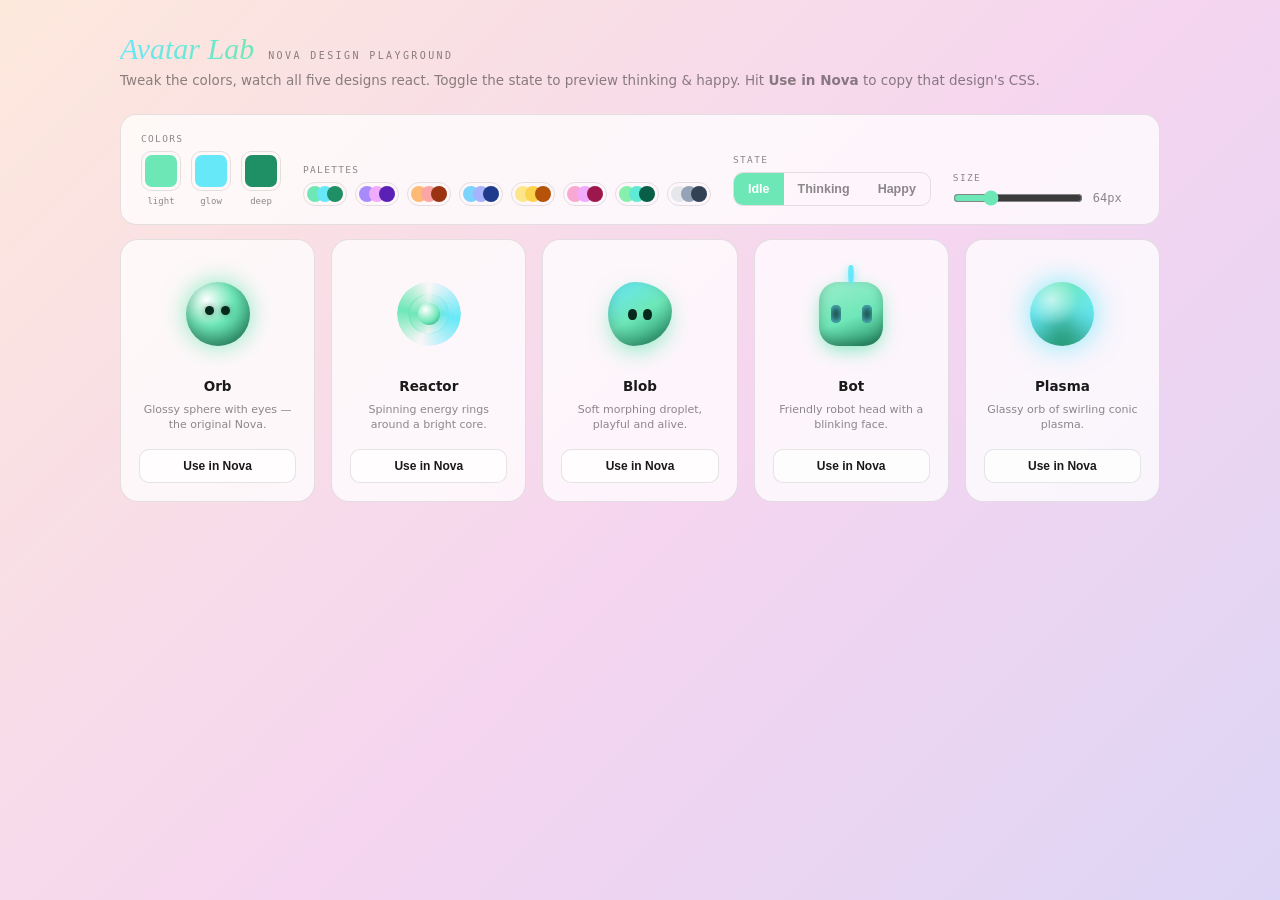
==== avatar-lab.html @ 844bdc9e "Extend warm gradient theme to all remaining pages Co-Authored-By: Claude Sonnet 4.6 <noreply@anthrop" ====
<!DOCTYPE html>
<html lang="en">
<head>
<meta charset="UTF-8" />
<meta name="viewport" content="width=device-width, initial-scale=1.0" />
<title>Avatar Lab · Nova</title>
<!-- ============================================================
 * AVATAR LAB — local playground for the Nova avatar.
 * Pick colors, try 5 designs, preview idle / thinking / happy,
 * then "Use in Nova" copies the exact CSS for that design.
 * Pure HTML/CSS/JS, no build step. Serve locally and open.
 * ============================================================ -->
<style>
* { box-sizing: border-box; margin: 0; padding: 0; }
:root {
  --c1: #6EE7B7;   /* primary / light */
  --c2: #67E8F9;   /* secondary / glow */
  --c3: #1f8f66;   /* deep / shadow   */
  --bg: linear-gradient(135deg, #FDE8DC 0%, #F5D5F0 55%, #DDD5F5 100%) fixed; --fg: #1A1A1A; --muted: rgba(0,0,0,0.45); --line: rgba(0,0,0,0.10);
}
html, body { background: var(--bg); }
body { font-family: ui-sans-serif, system-ui, -apple-system, sans-serif; color: var(--fg); min-height: 100vh; }

.shell { max-width: 1080px; margin: 0 auto; padding: 32px 20px 80px; }
header { display: flex; align-items: baseline; gap: 14px; margin-bottom: 6px; }
header h1 { font-family: 'Times New Roman', Georgia, serif; font-style: italic; font-weight: 500; font-size: 30px;
  background: linear-gradient(90deg, var(--c2), var(--c1)); -webkit-background-clip: text; background-clip: text; -webkit-text-fill-color: transparent; }
header .role { font-family: ui-monospace, monospace; font-size: 10px; letter-spacing: .24em; text-transform: uppercase; color: var(--muted); }
.sub { color: var(--muted); font-size: 13.5px; margin-bottom: 26px; }

/* ---------- control bar ---------- */
.controls { display: flex; flex-wrap: wrap; gap: 22px; align-items: flex-end;
  background: rgba(255,255,255,0.75); border: 1px solid var(--line); border-radius: 16px; padding: 18px 20px; margin-bottom: 14px; }
.ctl { display: flex; flex-direction: column; gap: 7px; }
.ctl > label { font-family: ui-monospace, monospace; font-size: 9.5px; letter-spacing: .14em; text-transform: uppercase; color: var(--muted); }
.swatches { display: flex; gap: 10px; }
.swatch { display: flex; flex-direction: column; align-items: center; gap: 5px; }
.swatch input[type=color] { width: 40px; height: 40px; padding: 0; border: 1px solid var(--line); border-radius: 10px; background: none; cursor: pointer; }
.swatch input[type=color]::-webkit-color-swatch-wrapper { padding: 3px; }
.swatch input[type=color]::-webkit-color-swatch { border: none; border-radius: 7px; }
.swatch span { font-size: 9px; color: var(--muted); font-family: ui-monospace, monospace; }

.seg { display: inline-flex; border: 1px solid var(--line); border-radius: 10px; overflow: hidden; }
.seg button { border: 0; background: transparent; color: var(--muted); padding: 9px 14px; cursor: pointer; font-size: 12.5px; font-weight: 600; }
.seg button.on { background: var(--c1); color: #FFFFFF; }

.presets { display: flex; flex-wrap: wrap; gap: 8px; }
.preset { border: 1px solid var(--line); border-radius: 999px; padding: 6px; cursor: pointer; background: none; display: flex; gap: 0; align-items: center; }
.preset i { width: 16px; height: 16px; border-radius: 50%; display: block; margin: -3px; border: 2px solid var(--bg); }
.preset:hover { border-color: var(--c1); }

.sizebar { display: flex; align-items: center; gap: 10px; }
.sizebar input[type=range] { accent-color: var(--c1); width: 130px; }

/* ---------- gallery ---------- */
.grid { display: grid; grid-template-columns: repeat(auto-fill, minmax(190px, 1fr)); gap: 16px; }
.card { position: relative; background: rgba(255,255,255,0.75); border: 1px solid var(--line); border-radius: 18px;
  padding: 26px 18px 18px; display: flex; flex-direction: column; align-items: center; gap: 16px; min-height: 230px; transition: border-color .2s, transform .2s; }
.card:hover { border-color: color-mix(in srgb, var(--c1) 50%, transparent); transform: translateY(-2px); }
.stage { height: 96px; display: flex; align-items: center; justify-content: center; }
.card .name { font-size: 13.5px; font-weight: 600; }
.card .desc { font-size: 11px; color: var(--muted); text-align: center; line-height: 1.4; margin-top: -8px; }
.use { margin-top: auto; border: 1px solid var(--line); background: rgba(255,255,255,0.75); color: var(--fg);
  font-size: 12px; font-weight: 600; padding: 9px 0; width: 100%; border-radius: 10px; cursor: pointer; transition: .15s; }
.use:hover { background: var(--c1); color: #FFFFFF; border-color: var(--c1); }
.use.copied { background: var(--c1); color: #FFFFFF; border-color: var(--c1); }

/* ============================================================
   AVATAR DESIGNS — all driven by --c1 / --c2 / --c3.
   Container <div class="av av--N" data-state="idle|think|happy">
   sized by --s (px). States toggled by data-state on the body.
   ============================================================ */
.av { --s: 64px; width: var(--s); height: var(--s); position: relative; flex-shrink: 0; }

/* 1 · ORB — the original Nova orb */
.av--orb { border-radius: 50%;
  background: radial-gradient(circle at 32% 28%, #ffffff, var(--c1) 42%, var(--c3) 100%);
  box-shadow: 0 0 26px -2px var(--c1), inset 0 -7px 16px rgba(0,0,0,.28);
  animation: floatY 4s ease-in-out infinite; }
.av--orb::before, .av--orb::after { content:''; position:absolute; top:38%; width:14%; height:14%; border-radius:50%;
  background:#06281d; box-shadow:0 0 6px rgba(0,0,0,.4); transition:height .15s; }
.av--orb::before { left:30%; } .av--orb::after { right:30%; }
[data-state=think] .av--orb { animation: floatY 1.1s ease-in-out infinite, glowPulse 1.1s ease-in-out infinite; }
[data-state=happy] .av--orb::before, [data-state=happy] .av--orb::after { height:6%; border-radius:0 0 9px 9px; }

/* 2 · REACTOR — spinning conic rings round a core */
.av--reactor { display:grid; place-items:center; animation: floatY 4.5s ease-in-out infinite; }
.av--reactor::before { content:''; position:absolute; inset:0; border-radius:50%;
  background: conic-gradient(from 0deg, transparent, var(--c2), transparent 55%, var(--c1), transparent);
  -webkit-mask: radial-gradient(closest-side, transparent 58%, #000 60%); mask: radial-gradient(closest-side, transparent 58%, #000 60%);
  animation: spin 6s linear infinite; }
.av--reactor::after { content:''; position:absolute; inset:18%; border-radius:50%;
  background: conic-gradient(from 180deg, transparent, var(--c1), transparent 50%, var(--c2), transparent);
  -webkit-mask: radial-gradient(closest-side, transparent 48%, #000 50%); mask: radial-gradient(closest-side, transparent 48%, #000 50%);
  animation: spin 3.4s linear infinite reverse; }
.av--reactor i { width:34%; height:34%; border-radius:50%; z-index:1;
  background: radial-gradient(circle at 35% 30%, #fff, var(--c1) 60%, var(--c3));
  box-shadow: 0 0 18px var(--c1); }
[data-state=think] .av--reactor::before { animation-duration: 1.6s; }
[data-state=think] .av--reactor::after { animation-duration: 1s; }
[data-state=happy] .av--reactor i { animation: pop .5s ease; }

/* 3 · BLOB — morphing gooey droplet with eyes */
.av--blob { background: linear-gradient(150deg, var(--c2), var(--c1) 50%, var(--c3));
  box-shadow: 0 8px 24px -6px var(--c1), inset 0 -6px 14px rgba(0,0,0,.2);
  border-radius: 42% 58% 60% 40% / 50% 45% 55% 50%;
  animation: morph 6s ease-in-out infinite, floatY 5s ease-in-out infinite; }
.av--blob::before, .av--blob::after { content:''; position:absolute; top:42%; width:13%; height:18%; border-radius:50%;
  background:#06281d; transition:height .15s; }
.av--blob::before { left:32%; } .av--blob::after { right:32%; }
[data-state=think] .av--blob { animation: morph 1.8s ease-in-out infinite, floatY 1.4s ease-in-out infinite; }
[data-state=happy] .av--blob::before, [data-state=happy] .av--blob::after { height:7%; top:46%; border-radius:0 0 8px 8px; }

/* 4 · BOT — friendly rounded robot head */
.av--bot { border-radius: 30%;
  background: linear-gradient(160deg, color-mix(in srgb, var(--c1) 70%, #fff), var(--c1) 55%, var(--c3));
  box-shadow: 0 6px 20px -4px var(--c1), inset 0 -5px 12px rgba(0,0,0,.25); animation: floatY 4s ease-in-out infinite; }
.av--bot::before { content:''; position:absolute; left:50%; top:-22%; transform:translateX(-50%);
  width:8%; height:24%; background:var(--c2); border-radius:99px; box-shadow:0 -3px 0 0 var(--c2), 0 0 10px var(--c2); }
.av--bot .face { position:absolute; inset:24% 18%; display:flex; align-items:center; justify-content:space-between; }
.av--bot .face b { width:24%; height:55%; border-radius:99px; background:#06281d; box-shadow:0 0 8px var(--c2) inset; transition:.15s; animation: blink 4.2s infinite; }
[data-state=think] .av--bot .face b { animation: blink 1.1s infinite; }
[data-state=happy] .av--bot .face b { height:24%; border-radius:0 0 99px 99px; }

/* 5 · PLASMA — glassy swirling conic plasma */
.av--plasma { border-radius:50%; overflow:hidden; isolation:isolate;
  box-shadow: 0 0 30px -2px var(--c2), inset 0 0 0 1.5px rgba(255,255,255,.25); animation: floatY 4.5s ease-in-out infinite; }
.av--plasma::before { content:''; position:absolute; inset:-40%;
  background: conic-gradient(from 0deg, var(--c1), var(--c2), var(--c3), var(--c2), var(--c1));
  filter: blur(10px); animation: spin 7s linear infinite; }
.av--plasma::after { content:''; position:absolute; inset:0; border-radius:50%;
  background: radial-gradient(circle at 34% 28%, rgba(255,255,255,.6), transparent 42%); }
[data-state=think] .av--plasma::before { animation-duration: 1.8s; }
[data-state=happy] .av--plasma { animation: floatY 4.5s ease-in-out infinite, pop .5s ease; }

/* ---------- shared keyframes ---------- */
@keyframes floatY { 0%,100%{ transform: translateY(0) } 50%{ transform: translateY(-7px) } }
@keyframes glowPulse { 0%,100%{ box-shadow: 0 0 26px -2px var(--c1) } 50%{ box-shadow: 0 0 40px 3px var(--c1) } }
@keyframes spin { to { transform: rotate(360deg) } }
@keyframes morph {
  0%,100%{ border-radius: 42% 58% 60% 40% / 50% 45% 55% 50% }
  33%{ border-radius: 60% 40% 45% 55% / 55% 55% 45% 45% }
  66%{ border-radius: 45% 55% 55% 45% / 42% 58% 42% 58% } }
@keyframes blink { 0%,92%,100%{ transform: scaleY(1) } 96%{ transform: scaleY(.1) } }
@keyframes pop { 0%{ transform: scale(1) } 40%{ transform: scale(1.18) } 100%{ transform: scale(1) } }

.toast { position: fixed; left: 50%; bottom: 26px; transform: translateX(-50%) translateY(20px);
  background: var(--c1); color: #FFFFFF; font-weight: 700; font-size: 13px; padding: 11px 20px; border-radius: 999px;
  opacity: 0; pointer-events: none; transition: .25s; box-shadow: 0 10px 30px -6px var(--c1); }
.toast.show { opacity: 1; transform: translateX(-50%) translateY(0); }

@media (max-width: 560px){ .controls { gap: 16px; } }
</style>
</head>
<body data-state="idle">
  <div class="shell">
    <header>
      <h1>Avatar Lab</h1><span class="role">Nova design playground</span>
    </header>
    <p class="sub">Tweak the colors, watch all five designs react. Toggle the state to preview thinking & happy. Hit <b>Use in Nova</b> to copy that design's CSS.</p>

    <div class="controls">
      <div class="ctl">
        <label>Colors</label>
        <div class="swatches">
          <div class="swatch"><input id="c1" type="color" value="#6EE7B7"><span>light</span></div>
          <div class="swatch"><input id="c2" type="color" value="#67E8F9"><span>glow</span></div>
          <div class="swatch"><input id="c3" type="color" value="#1f8f66"><span>deep</span></div>
        </div>
      </div>

      <div class="ctl">
        <label>Palettes</label>
        <div class="presets" id="presets"></div>
      </div>

      <div class="ctl">
        <label>State</label>
        <div class="seg" id="stateSeg">
          <button data-state="idle" class="on">Idle</button>
          <button data-state="think">Thinking</button>
          <button data-state="happy">Happy</button>
        </div>
      </div>

      <div class="ctl">
        <label>Size</label>
        <div class="sizebar"><input id="size" type="range" min="44" max="120" value="64"><span id="sizeVal" style="font-size:12px;color:var(--muted);font-family:ui-monospace,monospace">64px</span></div>
      </div>
    </div>

    <div class="grid" id="grid"></div>
  </div>

  <div class="toast" id="toast">Copied!</div>

<script>
(function(){
  const root = document.documentElement;
  const body = document.body;

  const DESIGNS = [
    { id:'orb',     name:'Orb',     desc:'Glossy sphere with eyes — the original Nova.', html:'' },
    { id:'reactor', name:'Reactor', desc:'Spinning energy rings around a bright core.',   html:'<i></i>' },
    { id:'blob',    name:'Blob',    desc:'Soft morphing droplet, playful and alive.',     html:'' },
    { id:'bot',     name:'Bot',     desc:'Friendly robot head with a blinking face.',     html:'<div class="face"><b></b><b></b></div>' },
    { id:'plasma',  name:'Plasma',  desc:'Glassy orb of swirling conic plasma.',          html:'' },
  ];

  const PALETTES = [
    { c1:'#6EE7B7', c2:'#67E8F9', c3:'#1f8f66' }, // mint (default)
    { c1:'#A78BFA', c2:'#F0ABFC', c3:'#5B21B6' }, // violet
    { c1:'#FDBA74', c2:'#FCA5A5', c3:'#9A3412' }, // sunset
    { c1:'#7DD3FC', c2:'#A5B4FC', c3:'#1E3A8A' }, // ocean
    { c1:'#FDE68A', c2:'#FCD34D', c3:'#B45309' }, // gold
    { c1:'#F9A8D4', c2:'#F0ABFC', c3:'#9D174D' }, // bubblegum
    { c1:'#86EFAC', c2:'#5EEAD4', c3:'#065F46' }, // emerald
    { c1:'#E5E7EB', c2:'#94A3B8', c3:'#334155' }, // graphite
  ];

  // build gallery
  const grid = document.getElementById('grid');
  DESIGNS.forEach(d => {
    const card = document.createElement('div');
    card.className = 'card';
    card.innerHTML =
      '<div class="stage"><div class="av av--'+d.id+'">'+d.html+'</div></div>' +
      '<div class="name">'+d.name+'</div>' +
      '<div class="desc">'+d.desc+'</div>' +
      '<button class="use" data-id="'+d.id+'">Use in Nova</button>';
    grid.appendChild(card);
  });

  // build palette chips
  const presets = document.getElementById('presets');
  PALETTES.forEach(p => {
    const b = document.createElement('button');
    b.className = 'preset'; b.title = 'Apply palette';
    b.innerHTML = '<i style="background:'+p.c1+'"></i><i style="background:'+p.c2+'"></i><i style="background:'+p.c3+'"></i>';
    b.addEventListener('click', () => applyPalette(p));
    presets.appendChild(b);
  });

  // colors
  const c1 = document.getElementById('c1'), c2 = document.getElementById('c2'), c3 = document.getElementById('c3');
  function syncColors(){ root.style.setProperty('--c1', c1.value); root.style.setProperty('--c2', c2.value); root.style.setProperty('--c3', c3.value); }
  [c1,c2,c3].forEach(el => el.addEventListener('input', syncColors));
  function applyPalette(p){ c1.value=p.c1; c2.value=p.c2; c3.value=p.c3; syncColors(); }
  syncColors();

  // size
  const size = document.getElementById('size'), sizeVal = document.getElementById('sizeVal');
  function syncSize(){ document.querySelectorAll('.av').forEach(a => a.style.setProperty('--s', size.value+'px')); sizeVal.textContent = size.value+'px'; }
  size.addEventListener('input', syncSize); syncSize();

  // state
  document.getElementById('stateSeg').addEventListener('click', e => {
    const btn = e.target.closest('button'); if (!btn) return;
    body.dataset.state = btn.dataset.state;
    document.querySelectorAll('#stateSeg button').forEach(b => b.classList.toggle('on', b === btn));
  });

  // ---- "Use in Nova": copy the chosen design's CSS, ready to paste ----
  const toast = document.getElementById('toast');
  function showToast(msg){ toast.textContent = msg; toast.classList.add('show'); setTimeout(()=>toast.classList.remove('show'), 1600); }

  function cssFor(id){
    const vars = `:root{\n  --c1: ${c1.value};\n  --c2: ${c2.value};\n  --c3: ${c3.value};\n}`;
    const sheet = document.styleSheets[0];
    const want = ['.av ', '.av--'+id, '@keyframes floatY','@keyframes glowPulse','@keyframes spin','@keyframes morph','@keyframes blink','@keyframes pop'];
    const rules = [];
    for (const r of sheet.cssRules){
      const t = r.cssText;
      if (t.startsWith('.av{') || t.startsWith('.av ')) { rules.push(t); continue; }
      if (t.includes('.av--'+id)) { rules.push(t); continue; }
      if (t.startsWith('@keyframes')) { rules.push(t); continue; }
    }
    return `/* Nova avatar · "${id}" design — paste into your stylesheet */\n${vars}\n\n` + rules.join('\n') +
      `\n\n<!-- markup -->\n<div class="av av--${id}" data-state="idle">${DESIGNS.find(d=>d.id===id).html}</div>`;
  }

  grid.addEventListener('click', async e => {
    const btn = e.target.closest('.use'); if (!btn) return;
    const css = cssFor(btn.dataset.id);
    try { await navigator.clipboard.writeText(css); } catch(_){
      const ta = document.createElement('textarea'); ta.value = css; document.body.appendChild(ta); ta.select(); document.execCommand('copy'); ta.remove();
    }
    btn.classList.add('copied'); btn.textContent = '✓ Copied CSS';
    setTimeout(()=>{ btn.classList.remove('copied'); btn.textContent = 'Use in Nova'; }, 1500);
    showToast(btn.dataset.id + ' CSS copied');
  });
})();
</script>
</body>
</html>
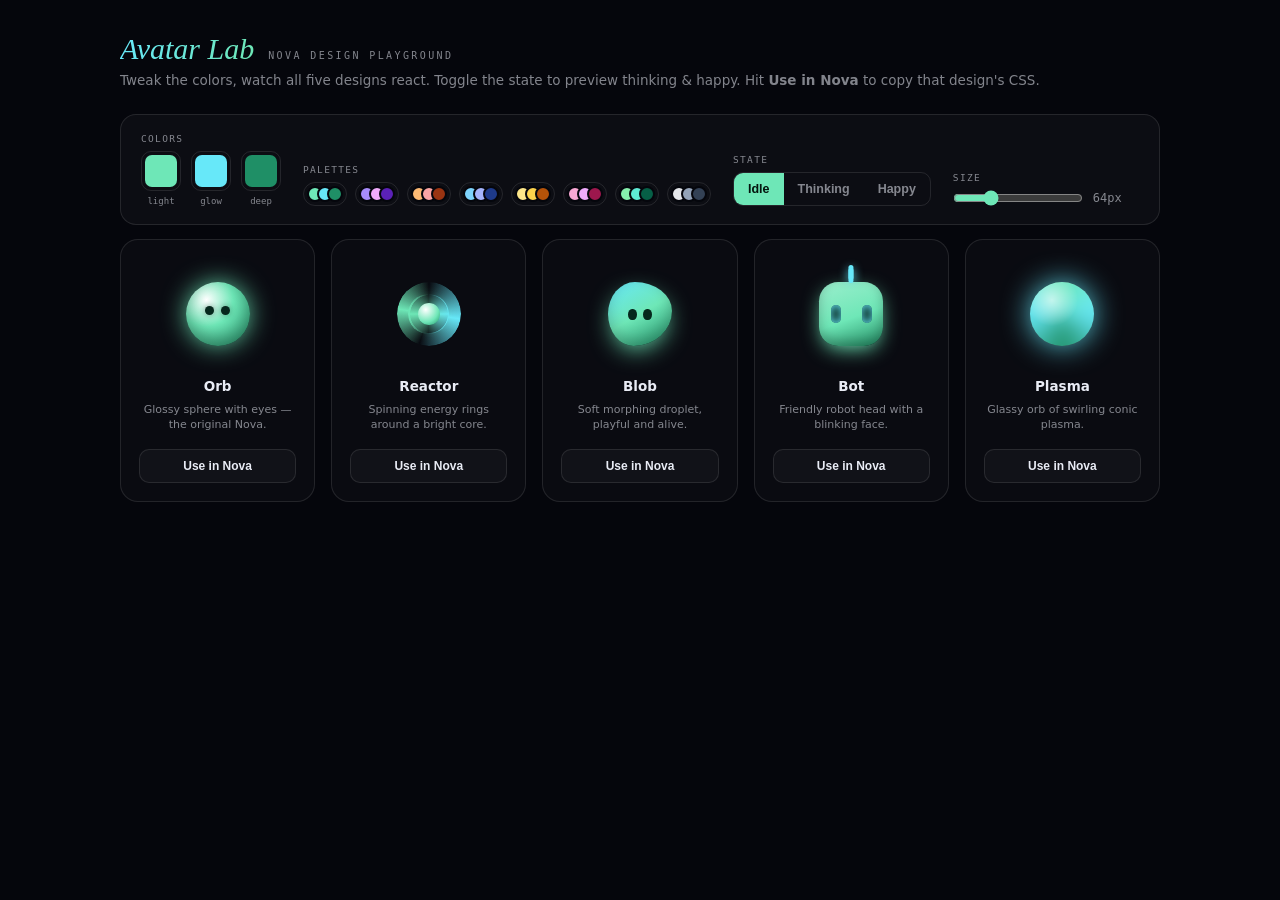
==== commit c093d3f8: "Revert all theme changes — restore original dark look Co-Authored-By: Claude Sonnet 4.6 <noreply@ant" ====
--- a/avatar-lab.html
+++ b/avatar-lab.html
@@ -16,7 +16,7 @@
   --c1: #6EE7B7;   /* primary / light */
   --c2: #67E8F9;   /* secondary / glow */
   --c3: #1f8f66;   /* deep / shadow   */
-  --bg: linear-gradient(135deg, #FDE8DC 0%, #F5D5F0 55%, #DDD5F5 100%) fixed; --fg: #1A1A1A; --muted: rgba(0,0,0,0.45); --line: rgba(0,0,0,0.10);
+  --bg: #05060c; --fg: #e9ecf5; --muted: rgba(233,236,245,.55); --line: rgba(255,255,255,.1);
 }
 html, body { background: var(--bg); }
 body { font-family: ui-sans-serif, system-ui, -apple-system, sans-serif; color: var(--fg); min-height: 100vh; }
@@ -30,7 +30,7 @@
 
 /* ---------- control bar ---------- */
 .controls { display: flex; flex-wrap: wrap; gap: 22px; align-items: flex-end;
-  background: rgba(255,255,255,0.75); border: 1px solid var(--line); border-radius: 16px; padding: 18px 20px; margin-bottom: 14px; }
+  background: rgba(255,255,255,.03); border: 1px solid var(--line); border-radius: 16px; padding: 18px 20px; margin-bottom: 14px; }
 .ctl { display: flex; flex-direction: column; gap: 7px; }
 .ctl > label { font-family: ui-monospace, monospace; font-size: 9.5px; letter-spacing: .14em; text-transform: uppercase; color: var(--muted); }
 .swatches { display: flex; gap: 10px; }
@@ -42,7 +42,7 @@
 
 .seg { display: inline-flex; border: 1px solid var(--line); border-radius: 10px; overflow: hidden; }
 .seg button { border: 0; background: transparent; color: var(--muted); padding: 9px 14px; cursor: pointer; font-size: 12.5px; font-weight: 600; }
-.seg button.on { background: var(--c1); color: #FFFFFF; }
+.seg button.on { background: var(--c1); color: #04140d; }
 
 .presets { display: flex; flex-wrap: wrap; gap: 8px; }
 .preset { border: 1px solid var(--line); border-radius: 999px; padding: 6px; cursor: pointer; background: none; display: flex; gap: 0; align-items: center; }
@@ -54,16 +54,16 @@
 
 /* ---------- gallery ---------- */
 .grid { display: grid; grid-template-columns: repeat(auto-fill, minmax(190px, 1fr)); gap: 16px; }
-.card { position: relative; background: rgba(255,255,255,0.75); border: 1px solid var(--line); border-radius: 18px;
+.card { position: relative; background: rgba(255,255,255,.025); border: 1px solid var(--line); border-radius: 18px;
   padding: 26px 18px 18px; display: flex; flex-direction: column; align-items: center; gap: 16px; min-height: 230px; transition: border-color .2s, transform .2s; }
 .card:hover { border-color: color-mix(in srgb, var(--c1) 50%, transparent); transform: translateY(-2px); }
 .stage { height: 96px; display: flex; align-items: center; justify-content: center; }
 .card .name { font-size: 13.5px; font-weight: 600; }
 .card .desc { font-size: 11px; color: var(--muted); text-align: center; line-height: 1.4; margin-top: -8px; }
-.use { margin-top: auto; border: 1px solid var(--line); background: rgba(255,255,255,0.75); color: var(--fg);
+.use { margin-top: auto; border: 1px solid var(--line); background: rgba(255,255,255,.03); color: var(--fg);
   font-size: 12px; font-weight: 600; padding: 9px 0; width: 100%; border-radius: 10px; cursor: pointer; transition: .15s; }
-.use:hover { background: var(--c1); color: #FFFFFF; border-color: var(--c1); }
-.use.copied { background: var(--c1); color: #FFFFFF; border-color: var(--c1); }
+.use:hover { background: var(--c1); color: #04140d; border-color: var(--c1); }
+.use.copied { background: var(--c1); color: #04140d; border-color: var(--c1); }
 
 /* ============================================================
    AVATAR DESIGNS — all driven by --c1 / --c2 / --c3.
@@ -145,7 +145,7 @@
 @keyframes pop { 0%{ transform: scale(1) } 40%{ transform: scale(1.18) } 100%{ transform: scale(1) } }
 
 .toast { position: fixed; left: 50%; bottom: 26px; transform: translateX(-50%) translateY(20px);
-  background: var(--c1); color: #FFFFFF; font-weight: 700; font-size: 13px; padding: 11px 20px; border-radius: 999px;
+  background: var(--c1); color: #04140d; font-weight: 700; font-size: 13px; padding: 11px 20px; border-radius: 999px;
   opacity: 0; pointer-events: none; transition: .25s; box-shadow: 0 10px 30px -6px var(--c1); }
 .toast.show { opacity: 1; transform: translateX(-50%) translateY(0); }
 
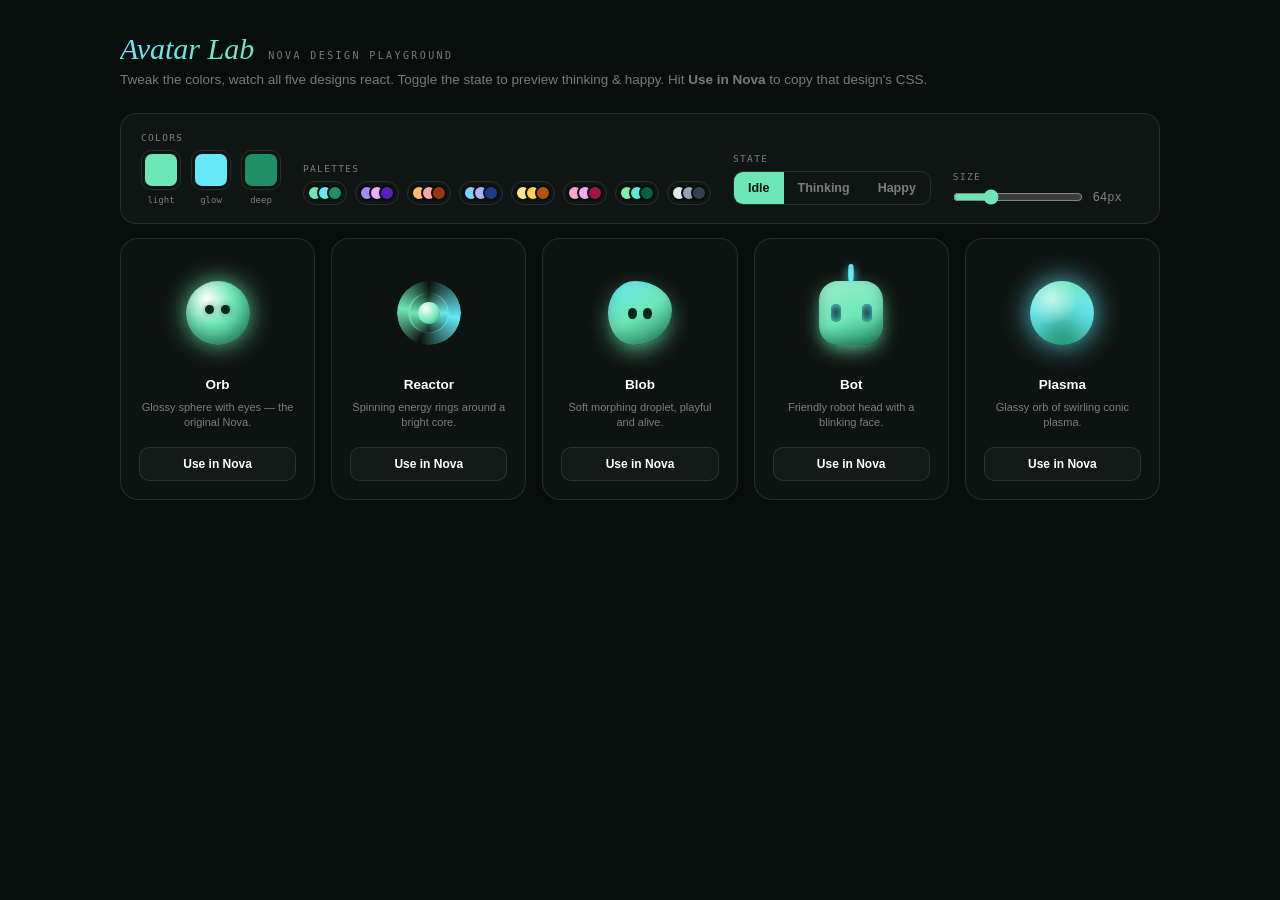
==== commit 15eb0aa7: "Apply Echo-style dark green theme — mint accent, Helvetica Neue, green ambient glow, all pages Co-Au" ====
--- a/avatar-lab.html
+++ b/avatar-lab.html
@@ -16,10 +16,10 @@
   --c1: #6EE7B7;   /* primary / light */
   --c2: #67E8F9;   /* secondary / glow */
   --c3: #1f8f66;   /* deep / shadow   */
-  --bg: #05060c; --fg: #e9ecf5; --muted: rgba(233,236,245,.55); --line: rgba(255,255,255,.1);
+  --bg: #080e0b; --fg: #FFFFFF; --muted: rgba(255,255,255,0.45); --line: rgba(255,255,255,0.10);
 }
 html, body { background: var(--bg); }
-body { font-family: ui-sans-serif, system-ui, -apple-system, sans-serif; color: var(--fg); min-height: 100vh; }
+body { font-family: "Helvetica Neue", -apple-system, BlinkMacSystemFont, "Inter", "Segoe UI", Roboto, Helvetica, Arial, sans-serif; color: var(--fg); min-height: 100vh; }
 
 .shell { max-width: 1080px; margin: 0 auto; padding: 32px 20px 80px; }
 header { display: flex; align-items: baseline; gap: 14px; margin-bottom: 6px; }
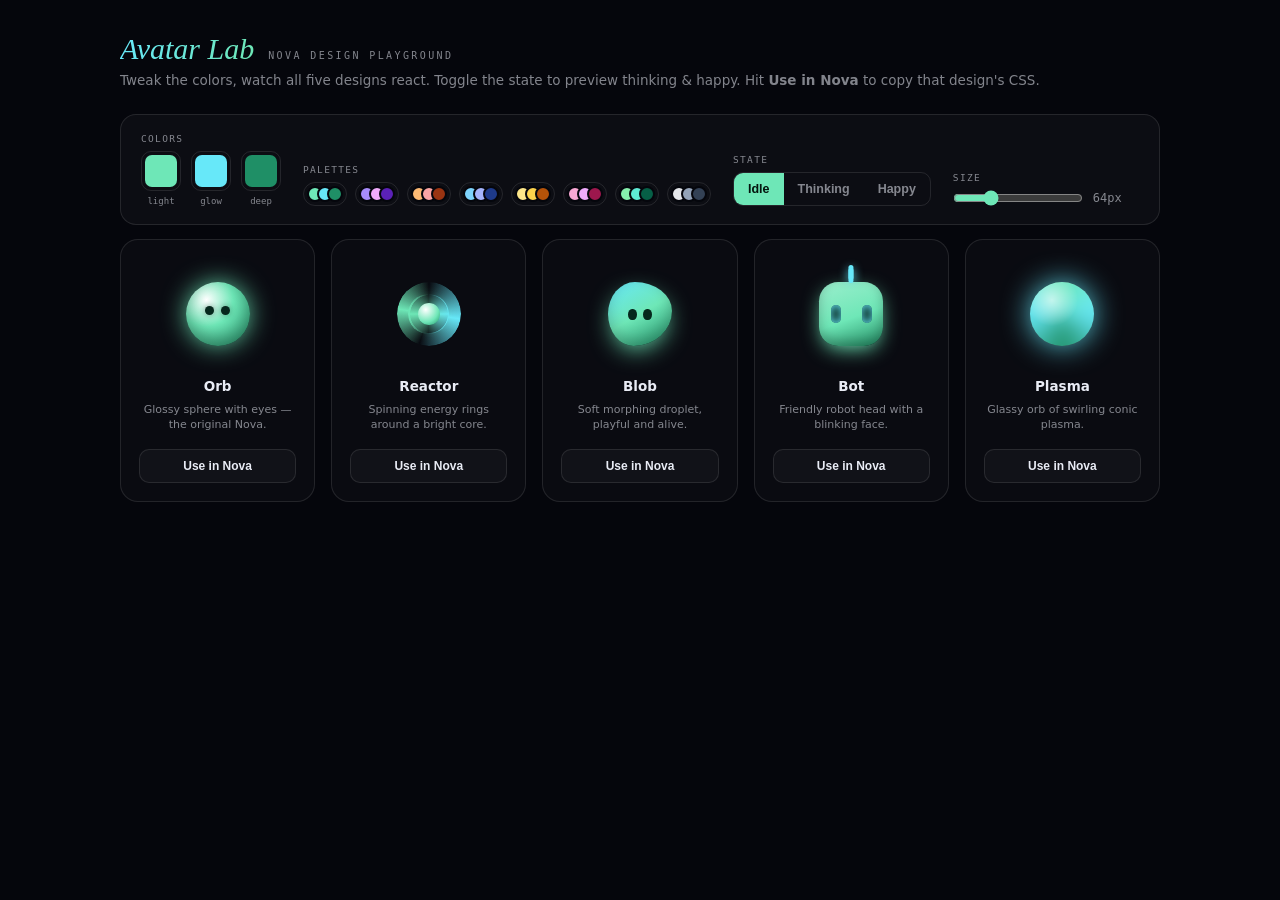
==== commit c519af73: "Revert "Apply Echo-style dark green theme — mint accent, Helvetica Neue, green ambient glow, all pag" ====
--- a/avatar-lab.html
+++ b/avatar-lab.html
@@ -16,10 +16,10 @@
   --c1: #6EE7B7;   /* primary / light */
   --c2: #67E8F9;   /* secondary / glow */
   --c3: #1f8f66;   /* deep / shadow   */
-  --bg: #080e0b; --fg: #FFFFFF; --muted: rgba(255,255,255,0.45); --line: rgba(255,255,255,0.10);
+  --bg: #05060c; --fg: #e9ecf5; --muted: rgba(233,236,245,.55); --line: rgba(255,255,255,.1);
 }
 html, body { background: var(--bg); }
-body { font-family: "Helvetica Neue", -apple-system, BlinkMacSystemFont, "Inter", "Segoe UI", Roboto, Helvetica, Arial, sans-serif; color: var(--fg); min-height: 100vh; }
+body { font-family: ui-sans-serif, system-ui, -apple-system, sans-serif; color: var(--fg); min-height: 100vh; }
 
 .shell { max-width: 1080px; margin: 0 auto; padding: 32px 20px 80px; }
 header { display: flex; align-items: baseline; gap: 14px; margin-bottom: 6px; }
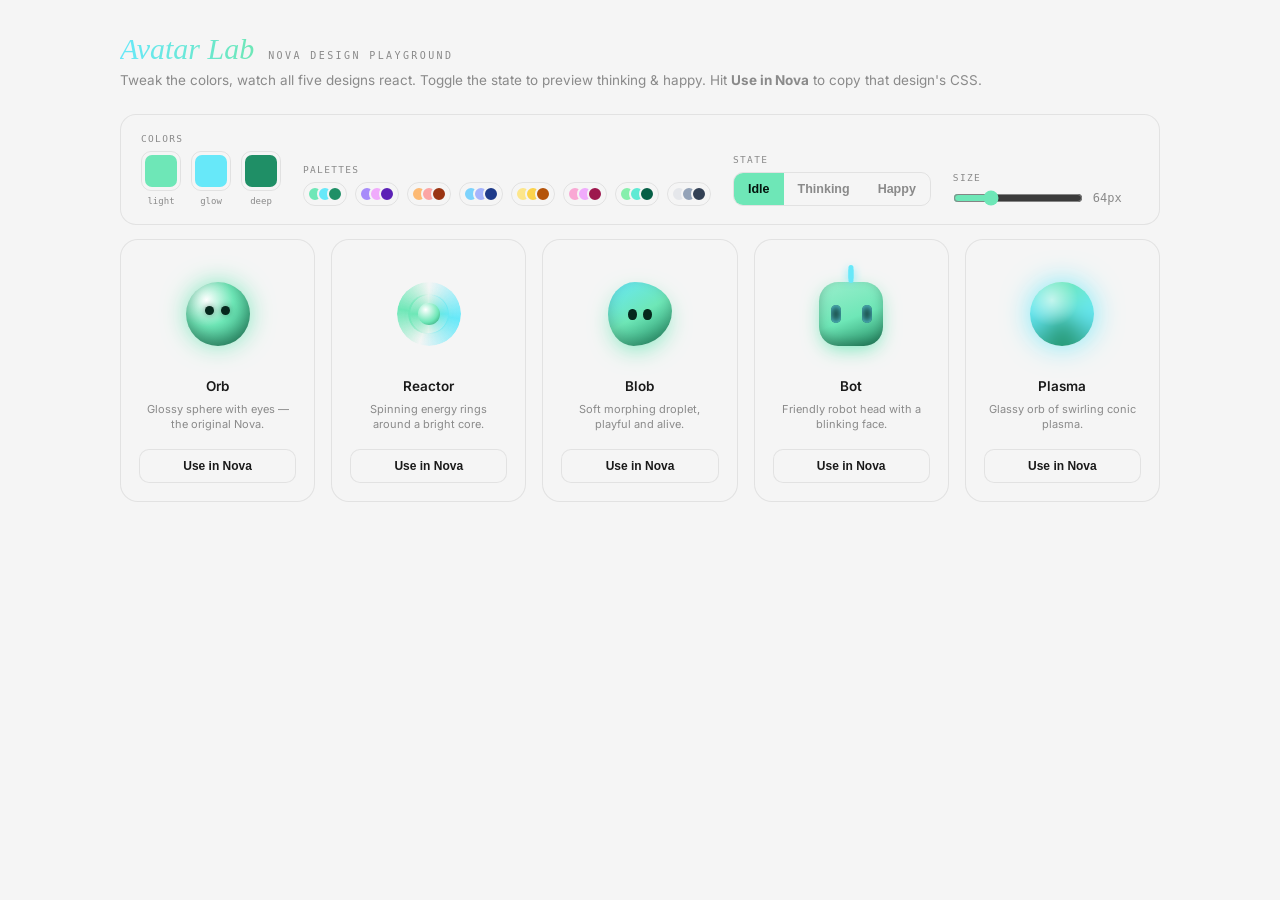
==== commit 5250a59d: "Redesign to light theme — white cards, Inter font, pink-coral CTAs Co-Authored-By: Claude Sonnet 4.6" ====
--- a/avatar-lab.html
+++ b/avatar-lab.html
@@ -11,15 +11,16 @@
  * Pure HTML/CSS/JS, no build step. Serve locally and open.
  * ============================================================ -->
 <style>
+@import url('https://fonts.googleapis.com/css2?family=Inter:wght@400;500;600;700&display=swap');
 * { box-sizing: border-box; margin: 0; padding: 0; }
 :root {
   --c1: #6EE7B7;   /* primary / light */
   --c2: #67E8F9;   /* secondary / glow */
   --c3: #1f8f66;   /* deep / shadow   */
-  --bg: #05060c; --fg: #e9ecf5; --muted: rgba(233,236,245,.55); --line: rgba(255,255,255,.1);
+  --bg: #F5F5F5; --fg: #1A1A1A; --muted: #8A8A8A; --line: rgba(0,0,0,0.08);
 }
-html, body { background: var(--bg); }
-body { font-family: ui-sans-serif, system-ui, -apple-system, sans-serif; color: var(--fg); min-height: 100vh; }
+html, body { background: #F5F5F5; }
+body { font-family: 'Inter', -apple-system, BlinkMacSystemFont, system-ui, sans-serif; color: #1A1A1A; min-height: 100vh; }
 
 .shell { max-width: 1080px; margin: 0 auto; padding: 32px 20px 80px; }
 header { display: flex; align-items: baseline; gap: 14px; margin-bottom: 6px; }
@@ -30,22 +31,22 @@
 
 /* ---------- control bar ---------- */
 .controls { display: flex; flex-wrap: wrap; gap: 22px; align-items: flex-end;
-  background: rgba(255,255,255,.03); border: 1px solid var(--line); border-radius: 16px; padding: 18px 20px; margin-bottom: 14px; }
+  background: rgba(255,255,255,.03); border: 1px solid rgba(0,0,0,0.08); border-radius: 16px; padding: 18px 20px; margin-bottom: 14px; }
 .ctl { display: flex; flex-direction: column; gap: 7px; }
 .ctl > label { font-family: ui-monospace, monospace; font-size: 9.5px; letter-spacing: .14em; text-transform: uppercase; color: var(--muted); }
 .swatches { display: flex; gap: 10px; }
 .swatch { display: flex; flex-direction: column; align-items: center; gap: 5px; }
-.swatch input[type=color] { width: 40px; height: 40px; padding: 0; border: 1px solid var(--line); border-radius: 10px; background: none; cursor: pointer; }
+.swatch input[type=color] { width: 40px; height: 40px; padding: 0; border: 1px solid rgba(0,0,0,0.08); border-radius: 10px; background: none; cursor: pointer; }
 .swatch input[type=color]::-webkit-color-swatch-wrapper { padding: 3px; }
 .swatch input[type=color]::-webkit-color-swatch { border: none; border-radius: 7px; }
 .swatch span { font-size: 9px; color: var(--muted); font-family: ui-monospace, monospace; }
 
-.seg { display: inline-flex; border: 1px solid var(--line); border-radius: 10px; overflow: hidden; }
+.seg { display: inline-flex; border: 1px solid rgba(0,0,0,0.08); border-radius: 10px; overflow: hidden; }
 .seg button { border: 0; background: transparent; color: var(--muted); padding: 9px 14px; cursor: pointer; font-size: 12.5px; font-weight: 600; }
 .seg button.on { background: var(--c1); color: #04140d; }
 
 .presets { display: flex; flex-wrap: wrap; gap: 8px; }
-.preset { border: 1px solid var(--line); border-radius: 999px; padding: 6px; cursor: pointer; background: none; display: flex; gap: 0; align-items: center; }
+.preset { border: 1px solid rgba(0,0,0,0.08); border-radius: 999px; padding: 6px; cursor: pointer; background: none; display: flex; gap: 0; align-items: center; }
 .preset i { width: 16px; height: 16px; border-radius: 50%; display: block; margin: -3px; border: 2px solid var(--bg); }
 .preset:hover { border-color: var(--c1); }
 
@@ -54,13 +55,13 @@
 
 /* ---------- gallery ---------- */
 .grid { display: grid; grid-template-columns: repeat(auto-fill, minmax(190px, 1fr)); gap: 16px; }
-.card { position: relative; background: rgba(255,255,255,.025); border: 1px solid var(--line); border-radius: 18px;
+.card { position: relative; background: rgba(255,255,255,.025); border: 1px solid rgba(0,0,0,0.08); border-radius: 18px;
   padding: 26px 18px 18px; display: flex; flex-direction: column; align-items: center; gap: 16px; min-height: 230px; transition: border-color .2s, transform .2s; }
 .card:hover { border-color: color-mix(in srgb, var(--c1) 50%, transparent); transform: translateY(-2px); }
 .stage { height: 96px; display: flex; align-items: center; justify-content: center; }
 .card .name { font-size: 13.5px; font-weight: 600; }
 .card .desc { font-size: 11px; color: var(--muted); text-align: center; line-height: 1.4; margin-top: -8px; }
-.use { margin-top: auto; border: 1px solid var(--line); background: rgba(255,255,255,.03); color: var(--fg);
+.use { margin-top: auto; border: 1px solid rgba(0,0,0,0.08); background: rgba(255,255,255,.03); color: #1A1A1A;
   font-size: 12px; font-weight: 600; padding: 9px 0; width: 100%; border-radius: 10px; cursor: pointer; transition: .15s; }
 .use:hover { background: var(--c1); color: #04140d; border-color: var(--c1); }
 .use.copied { background: var(--c1); color: #04140d; border-color: var(--c1); }
